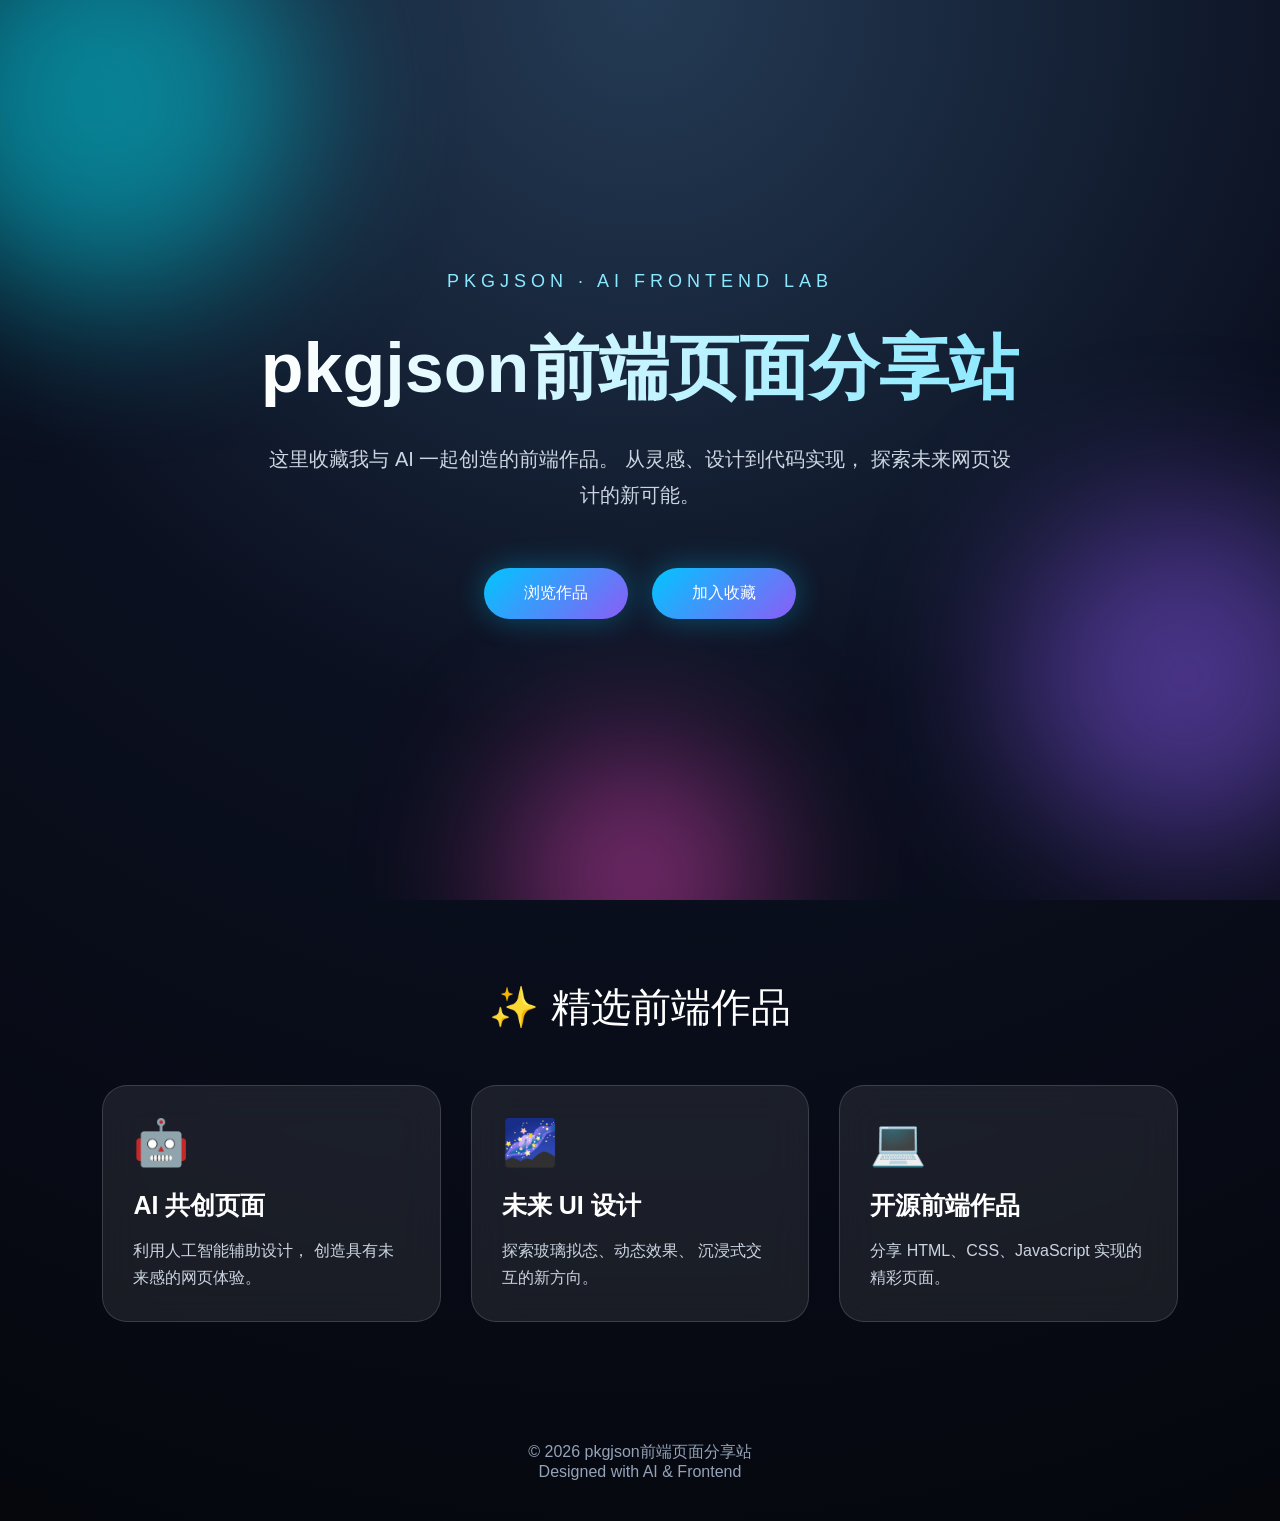
==== index.html @ 8cd5bd62 "添加了入口页面" ====
<!DOCTYPE html>
<html lang="zh-CN">
<head>
<meta charset="UTF-8">
<meta name="viewport" content="width=device-width, initial-scale=1.0">

<title>pkgjson前端页面分享站</title>

<style>

*{
    margin:0;
    padding:0;
    box-sizing:border-box;
    font-family:
    "Microsoft YaHei",
    "PingFang SC",
    sans-serif;
}

body{
    min-height:100vh;
    background:
    radial-gradient(circle at top,#243b55,#0b1020 45%,#05070d);
    color:white;
    overflow-x:hidden;
}


/* 背景光 */

.bg{
    position:fixed;
    inset:0;
    overflow:hidden;
    z-index:-1;
}


.circle{
    position:absolute;
    border-radius:50%;
    filter:blur(80px);
    opacity:.5;
    animation:float 12s infinite alternate;
}


.c1{
    width:400px;
    height:400px;
    background:#00eaff;
    top:-100px;
    left:-100px;
}


.c2{
    width:350px;
    height:350px;
    background:#8b5cf6;
    right:-80px;
    bottom:50px;
}


.c3{
    width:250px;
    height:250px;
    background:#ff4ecd;
    left:40%;
    bottom:-100px;
}


@keyframes float{

    from{
        transform:translateY(0);
    }

    to{
        transform:translateY(80px);
    }
}




/* 主区域 */

.hero{

    height:100vh;
    display:flex;
    flex-direction:column;
    justify-content:center;
    align-items:center;
    text-align:center;
    padding:20px;

}


.logo{

    font-size:18px;
    letter-spacing:5px;
    color:#8be9ff;
    margin-bottom:30px;
}



h1{

    font-size:70px;
    font-weight:900;

    background:
    linear-gradient(
    90deg,
    #fff,
    #8be9ff,
    #c084fc,
    #fff
    );

    background-size:300%;

    -webkit-background-clip:text;
    color:transparent;

    animation:
    shine 6s linear infinite;

}


@keyframes shine{

    from{
        background-position:0%;
    }

    to{
        background-position:300%;
    }

}



.subtitle{

    margin-top:25px;
    max-width:750px;

    font-size:20px;

    line-height:1.8;

    color:#cbd5e1;

}



.buttons{

    margin-top:45px;

}


button{

    padding:15px 40px;

    border-radius:50px;

    border:none;

    margin:10px;

    font-size:16px;

    cursor:pointer;

    color:white;

    background:
    linear-gradient(
    135deg,
    #00c6ff,
    #8b5cf6
    );

    box-shadow:
    0 0 30px #00c6ff55;

    transition:.3s;

}


button:hover{

    transform:
    translateY(-5px)
    scale(1.05);

}





/* 作品区域 */


.works{

    padding:80px 8%;

}


.title{

    text-align:center;

    font-size:40px;

    margin-bottom:50px;

}



.cards{

    display:grid;

    grid-template-columns:
    repeat(auto-fit,minmax(280px,1fr));

    gap:30px;

}



.card{

    background:
    rgba(255,255,255,.08);

    border:

    1px solid
    rgba(255,255,255,.15);


    backdrop-filter:blur(20px);

    padding:30px;

    border-radius:25px;

    transition:.4s;


}



.card:hover{

    transform:
    translateY(-15px);

    box-shadow:
    0 20px 50px rgba(0,0,0,.4);

}


.icon{

    font-size:45px;
    margin-bottom:20px;

}



.card h3{

    font-size:25px;

    margin-bottom:15px;

}


.card p{

    color:#cbd5e1;

    line-height:1.7;

}



/* footer */


footer{

    text-align:center;

    padding:40px;

    color:#94a3b8;

}


</style>

</head>


<body>


<div class="bg">

<div class="circle c1"></div>

<div class="circle c2"></div>

<div class="circle c3"></div>

</div>



<section class="hero">


<div class="logo">
PKGJSON · AI FRONTEND LAB
</div>



<h1>
pkgjson前端页面分享站
</h1>


<div class="subtitle">

这里收藏我与 AI 一起创造的前端作品。  
从灵感、设计到代码实现，
探索未来网页设计的新可能。

</div>


<div class="buttons">

<button onclick="scrollToWorks()">
浏览作品
</button>


<button>
加入收藏
</button>

</div>


</section>





<section class="works" id="works">


<div class="title">
✨ 精选前端作品
</div>



<div class="cards">


<div class="card">

<div class="icon">
🤖
</div>

<h3>
AI 共创页面
</h3>

<p>
利用人工智能辅助设计，
创造具有未来感的网页体验。
</p>

</div>



<div class="card">

<div class="icon">
🌌
</div>

<h3>
未来 UI 设计
</h3>

<p>
探索玻璃拟态、动态效果、
沉浸式交互的新方向。
</p>

</div>




<div class="card">

<div class="icon">
💻
</div>

<h3>
开源前端作品
</h3>

<p>
分享 HTML、CSS、JavaScript
实现的精彩页面。
</p>

</div>



</div>


</section>



<footer>

© 2026 pkgjson前端页面分享站  
<br>
Designed with AI & Frontend

</footer>



<script>

function scrollToWorks(){

document
.getElementById("works")
.scrollIntoView({
behavior:"smooth"
});

}


</script>



</body>

</html>
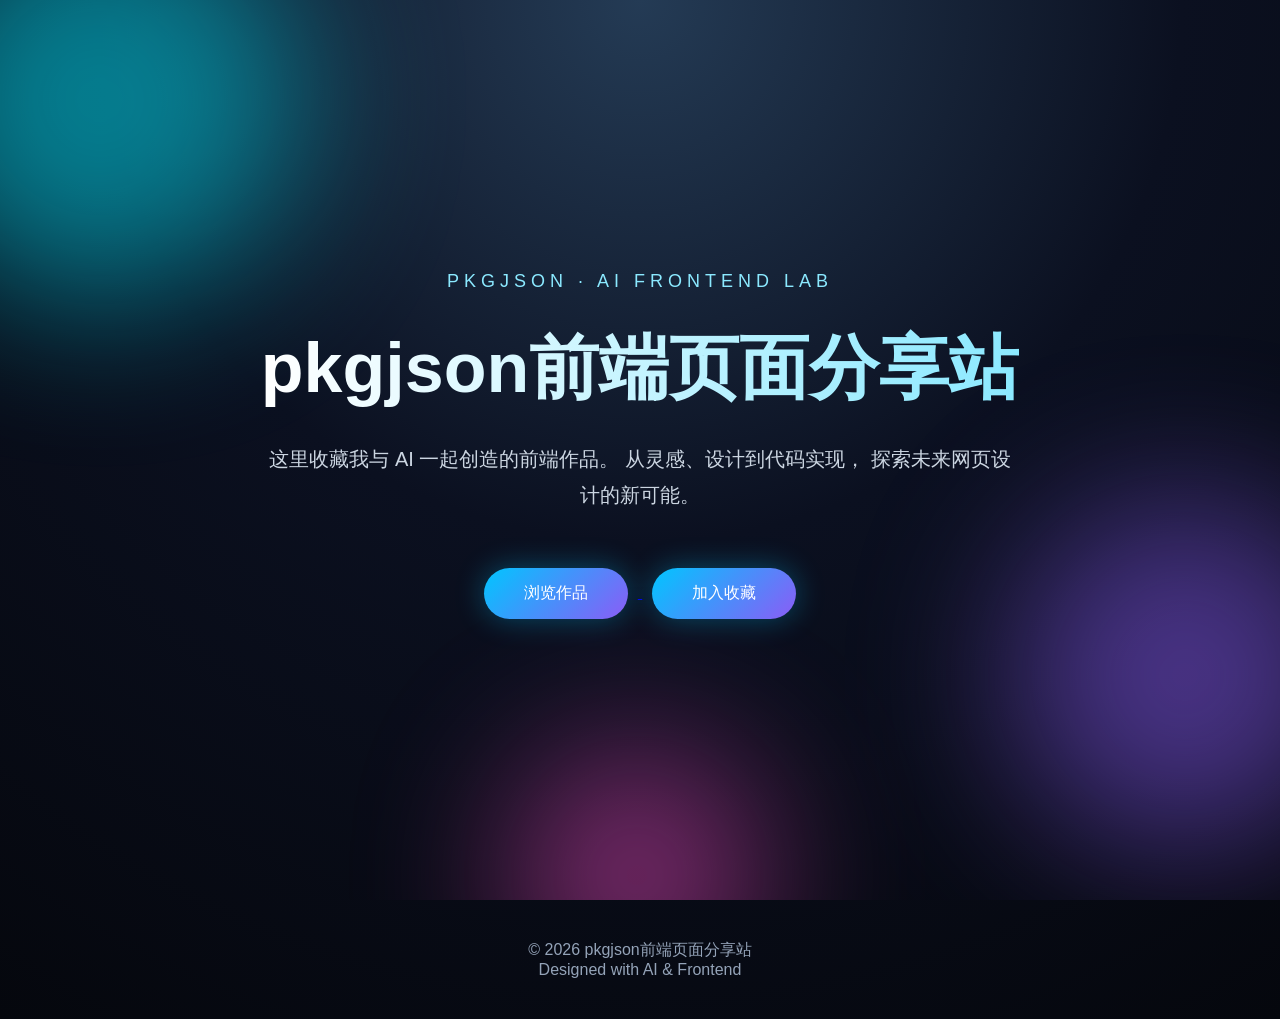
==== commit 05979ebd: "index进行重构" ====
--- a/index.html
+++ b/index.html
@@ -372,11 +372,11 @@
 
 
 <div class="buttons">
-
-<button onclick="scrollToWorks()">
+<a  href="../detail.html">
+<button>
 浏览作品
 </button>
-
+</a>
 
 <button>
 加入收藏
@@ -390,7 +390,7 @@
 
 
 
-
+<!---
 <section class="works" id="works">
 
 
@@ -465,7 +465,7 @@
 
 
 </section>
-
+-->
 
 
 <footer>
